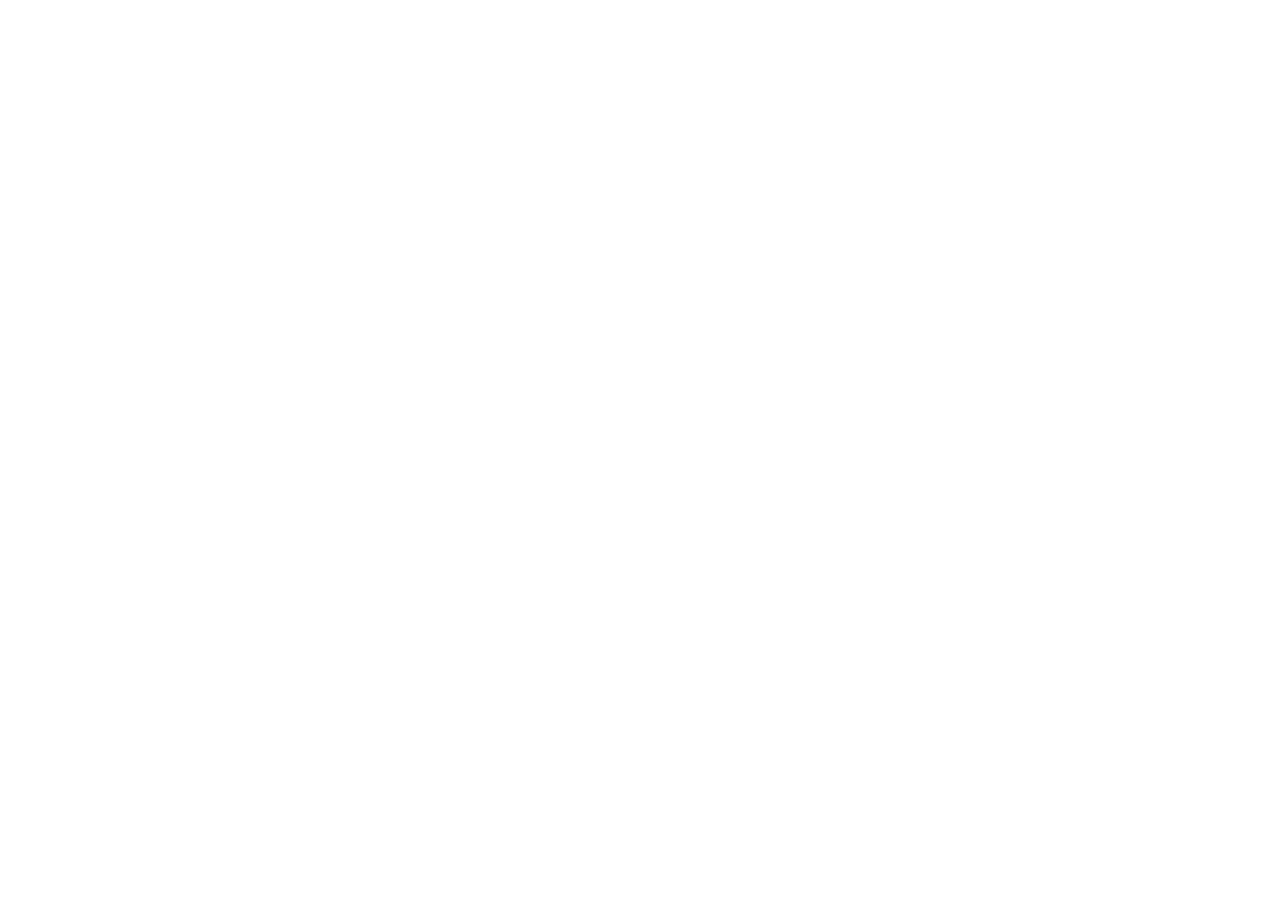
==== index.html @ 2d46eb5c "Initial commit" ====
<!DOCTYPE html>
<html lang="en">
<head>
    <meta charset="UTF-8">
    <meta name="viewport" content="width=device-width, initial-scale=1.0">
    <title>Projekt Name</title>
    <link rel="stylesheet" href="assets/css/style.css">
</head>
<body>
    
</body>
</html>
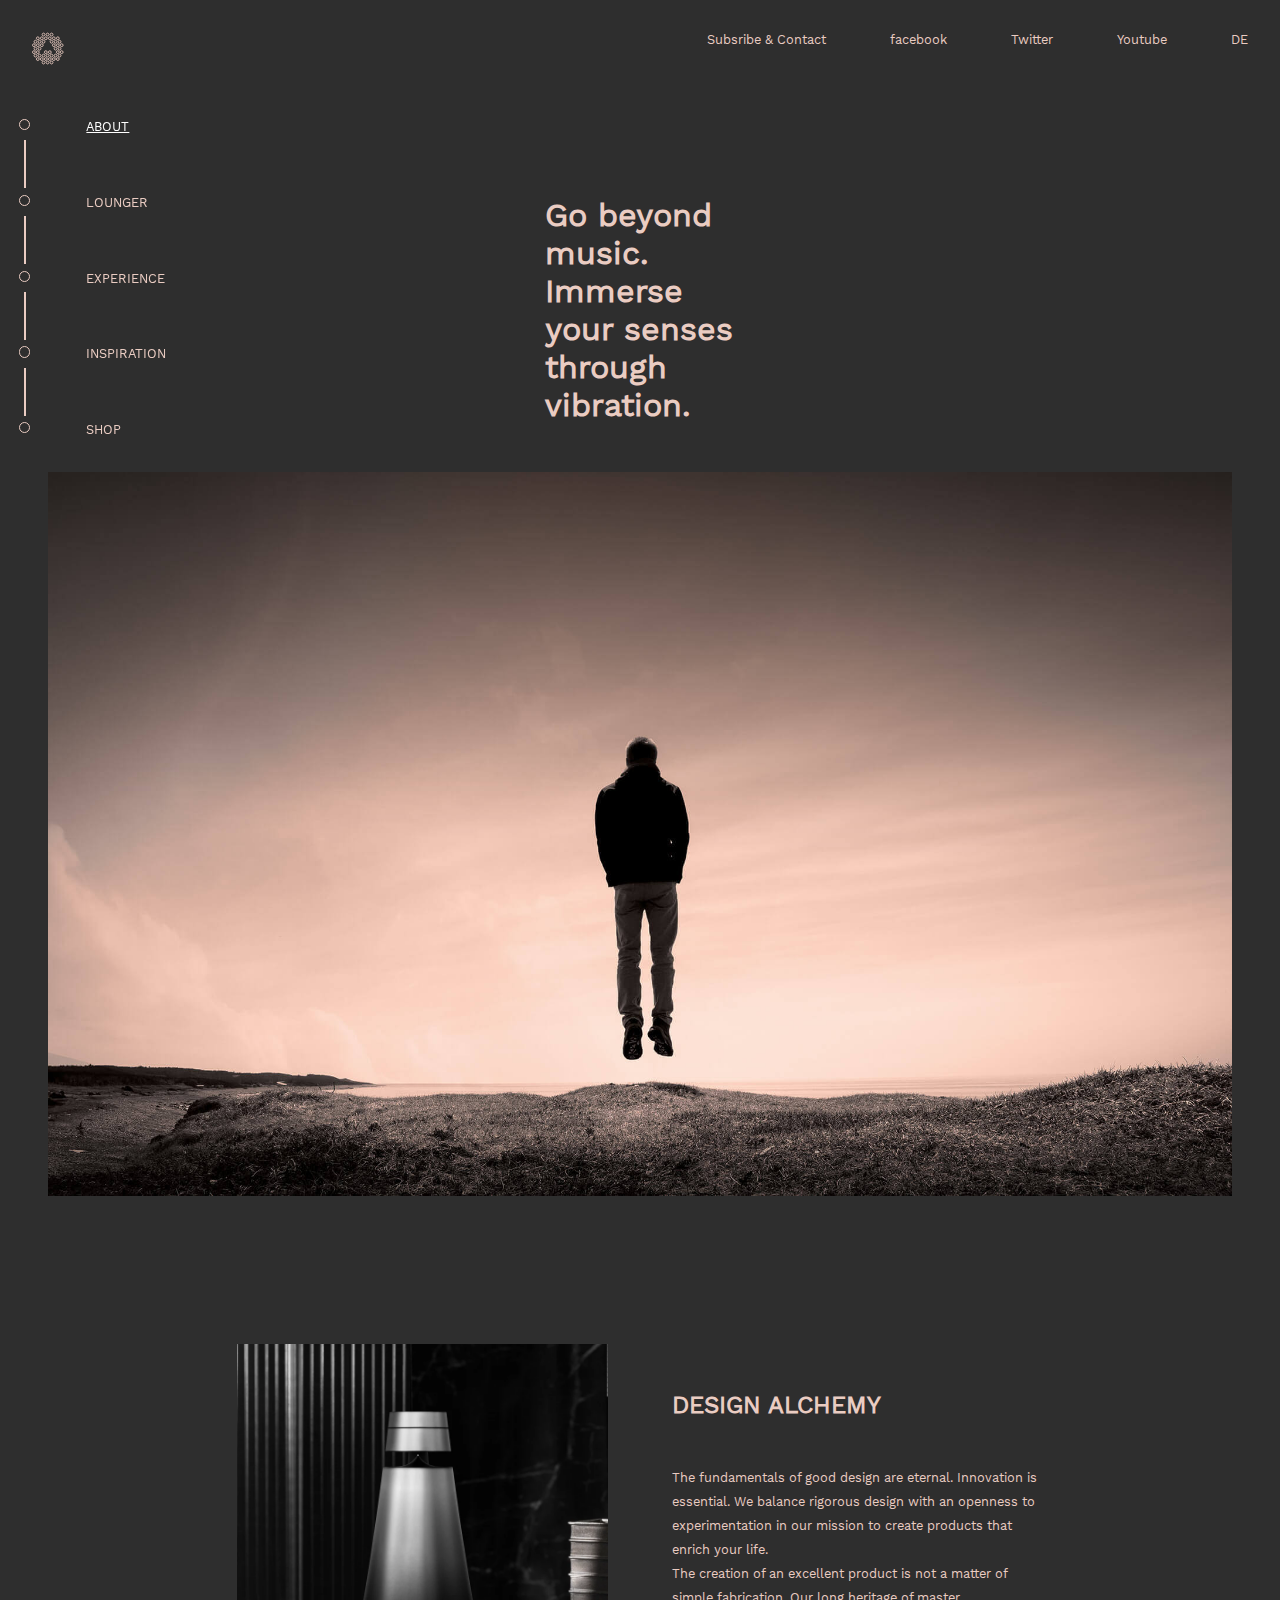
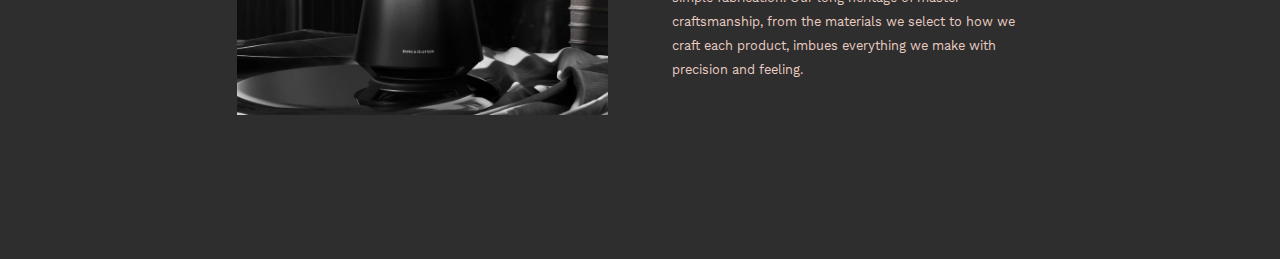
==== commit e633aa84: "Grundgerüst inkl. Unterseiten angelegt und about verfollständigt" ====
--- a/index.html
+++ b/index.html
@@ -3,10 +3,83 @@
 <head>
     <meta charset="UTF-8">
     <meta name="viewport" content="width=device-width, initial-scale=1.0">
-    <title>Projekt Name</title>
-    <link rel="stylesheet" href="assets/css/style.css">
+    <title>About Beyond Music</title>
+    <link rel="stylesheet" href="css/style.css">
+    <link rel="stylesheet" href="css/variables+fonts.css">
 </head>
 <body>
-    
+    <header>
+        <a href="/"><img src="img/logo.svg" alt="Logo"></a>
+        <ul>
+            <li><a href="subscribe-contact">Subsribe & Contact</a></li>
+            <li><a href="#">facebook</a></li>
+            <li><a href="#">Twitter</a></li>
+            <li><a href="#">Youtube</a></li>
+            <li><a href="#">DE</a></li>
+        </ul>
+    </header>
+    <aside>
+        <nav>
+            <ul>
+                <li>
+                    <div class="list-items">
+                        <div class="bullet"></div>
+                        <a class="active" href="/">ABOUT</a>
+                    </div>
+                </li>   
+                <li>
+                    <div class="vert-line"></div>
+                </li> 
+                <li>
+                    <div class="list-items">
+                        <div class="bullet"></div>
+                        <a href="lounger.html">LOUNGER</a>
+                    </div>
+                </li>   
+                <li>
+                    <div class="vert-line"></div>
+                </li> 
+                <li>
+                    <div class="list-items">
+                        <div class="bullet"></div>
+                        <a href="experience.html">EXPERIENCE</a>
+                    </div>
+                </li>   
+                <li>
+                    <div class="vert-line"></div>
+                </li> 
+                <li>
+                    <div class="list-items">
+                        <div class="bullet"></div>
+                        <a href="inspiration.html">INSPIRATION</a>
+                    </div>
+                </li>   
+                <li>
+                    <div class="vert-line"></div>
+                </li> 
+                <li>
+                    <div class="list-items">
+                        <div class="bullet"></div>
+                        <a href="shop.html">SHOP</a>
+                    </div>
+                </li>   
+            </ul>
+        </nav>
+    </aside>
+    <main>
+        <section class="about-1">
+            <h1>Go beyond music. Immerse your senses through vibration.</h1>
+            <img src="img/section-about-1.jpg" alt="man">
+        </section>
+        <section class="about-2">
+            <img src="img/BS1_NYC_Home.webp" alt="image">
+            <div>
+                <h2>DESIGN ALCHEMY</h2>
+                <p>The fundamentals of good design are eternal. Innovation is essential. We balance rigorous design with an openness to experimentation in our mission to create products that enrich your life. 
+                <br>
+                The creation of an excellent product is not a matter of simple fabrication. Our long heritage of master craftsmanship, from the materials we select to how we craft each product, imbues everything we make with precision and feeling.</p>
+            </div>
+        </section>
+    </main>
 </body>
 </html>--- a/css/style.css
+++ b/css/style.css
@@ -0,0 +1,149 @@
+*{
+    padding: 0;
+    margin: 0;
+    box-sizing: border-box;
+    
+}
+
+body{
+    font-family: "Work Sans", sans-serif;
+    background-color: var(--dark-color);
+    color: var(--light-color);
+    max-width: 100vw;
+}
+
+a{
+    color: unset;
+    text-decoration: unset;
+}
+
+header li, aside li{
+    list-style: none;
+}
+
+
+/* -------header------- */
+
+header{
+    font-size: .8rem;
+    display: flex;   
+}
+
+header img{
+    width: 2rem;
+}
+
+header ul{
+    display: flex;
+    list-style: none;   
+    margin-left: auto;
+    flex-grow: 1;
+    justify-content: flex-end;  
+}
+
+header ul li, header img{
+       margin: 2rem;
+}
+
+header li:hover{
+    color: var(--white-color);
+    text-decoration: underline;
+}
+
+header img:hover{
+    box-shadow: .2rem .2rem 1rem grey;
+}
+/* ----------aside----------------- */
+
+.active{
+    color: var(--white-color);
+    text-decoration: underline;
+}
+
+aside{
+    position: fixed;
+    margin: 1.2rem;
+}
+
+nav li{
+    justify-content: center;
+}
+
+.list-items{
+    display: flex;
+    gap: 3.5rem;
+    font-size: var(--font-size-standard);
+}
+
+.list-items:hover{
+    color: var(--white-color);    
+}
+
+.list-items:hover::before{
+    position: absolute;
+    content: "O";
+    text-align: center;
+    font-size: 1rem;
+    color: var(--white-color);
+}
+
+.bullet{
+    border: 1px solid var(--light-color);
+    border-radius: 100%;
+    height: .7rem;
+    width: .7rem;
+}
+
+.vert-line{
+    width: 1px;
+    border: 1px solid var(--light-color);
+    height: 3rem;
+    margin: .4rem .3rem;
+}
+
+
+/* --------section about----------- */
+
+.about-1, .about-2{
+    margin: 3rem;
+}
+
+.about-1 h1{
+    text-align: flex-start;
+    padding: 3rem 42%;
+}
+
+.about-1 img{
+    width: 100%;
+}
+
+.about-2{
+    display: grid;
+    grid-template-columns: repeat(2, 1fr);
+    padding: 6rem;
+    gap: 4rem;
+    align-items: center;
+
+}
+
+.about-2 img{
+    grid-column: 1fr;
+    width: 80%;
+    justify-self: right;
+}
+
+.about-2 div{
+    grid-column: 1fr;
+  
+}
+.about-2 h2{
+    margin: .9rem 0;
+}
+
+.about-2 p{
+    line-height: 1.5rem;
+    padding: 2rem 6rem 0 0;
+    font-size: var(--font-size-standard);
+}
+
+
--- a/css/variables+fonts.css
+++ b/css/variables+fonts.css
@@ -0,0 +1,18 @@
+:root{
+    --dark-color: #2e2e2e;
+    --brown-color:#867772;
+    --light-color: rgb(234, 204, 194);
+    --grey-color: rgb(115, 115, 115);
+    --white-color: #fff;
+    --font-size-standard: .8rem;
+}
+
+@font-face{
+    font-family: "Work Sans";
+    src: local("Work Sans"), local("Work Sans Regular"), 
+    url("/fonts/work-sans-v5-latin-regular.eot") format("opentype"),
+    url("/fonts/work-sans-v5-latin-regular.svg") format("svg"),
+    url("/fonts/work-sans-v5-latin-regular.ttf") format("truetype"),
+    url("/fonts/work-sans-v5-latin-regular.woff") format("woff"),
+    url("/fonts/work-sans-v5-latin-regular.woff2") format("woff2");
+}